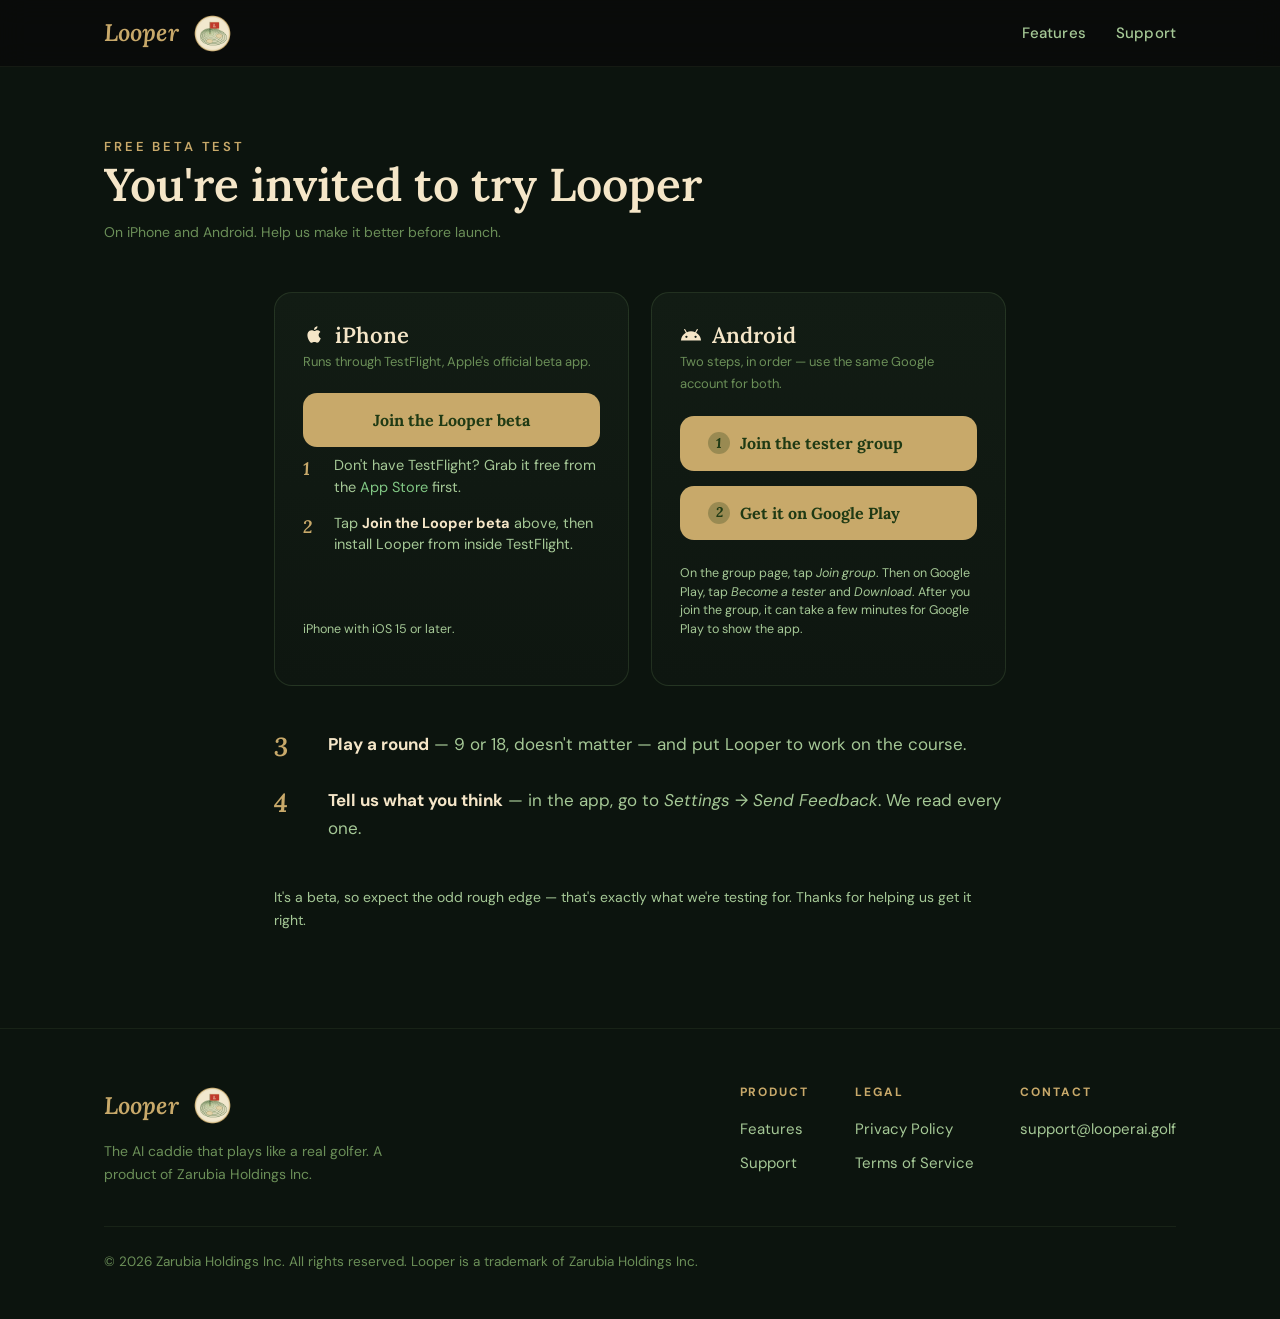
==== beta.html @ 223ce339 "feat(beta): cross-platform QR beta funnel (/go redirect + dual-platform /beta) - functions/go.js: de" ====
<!DOCTYPE html>
<html lang="en">
<head>
  <meta charset="UTF-8" />
  <meta name="viewport" content="width=device-width, initial-scale=1.0" />
  <meta name="robots" content="noindex" />
  <title>Join the Beta — Looper</title>
  <meta name="description" content="Join the Looper beta on iPhone or Android. Try the AI caddie on your next round and tell us what you think." />
  <link rel="icon" type="image/png" href="assets/icon.png" />
  <link rel="apple-touch-icon" href="assets/icon.png" />
  <meta property="og:image" content="https://looperai.golf/assets/og.png" />
  <meta name="twitter:card" content="summary_large_image" />
  <meta name="theme-color" content="#0A0A0A" />
  <link rel="preconnect" href="https://fonts.googleapis.com" />
  <link rel="preconnect" href="https://fonts.gstatic.com" crossorigin />
  <link href="https://fonts.googleapis.com/css2?family=Lora:ital,wght@0,500;0,600;0,700;1,500;1,600&family=Libre+Baskerville:ital@0;1&family=DM+Sans:wght@400;500;600;700&display=swap" rel="stylesheet" />
  <link rel="stylesheet" href="styles.css" />
</head>
<body>

  <header class="site-header">
    <div class="wrap">
      <a href="index.html" class="brand">Looper<img src="assets/emblem.png" alt="" class="brand-mark" /></a>
      <nav class="nav">
        <a href="index.html#features" class="hide-sm">Features</a>
        <a href="support.html">Support</a>
      </nav>
    </div>
  </header>

  <section class="page-hero">
    <div class="wrap">
      <span class="eyebrow">Free beta test</span>
      <h1>You're invited to try Looper</h1>
      <p class="meta">On iPhone and Android. Help us make it better before launch.</p>
    </div>
  </section>

  <section class="legal">
    <div class="wrap">

      <div class="platform-grid">

        <!-- iPhone -->
        <div class="platform-card ios">
          <span class="platform-badge">Your device</span>
          <h2>
            <svg viewBox="0 0 24 24" aria-hidden="true"><path d="M17.05 12.04c-.02-2.27 1.85-3.36 1.94-3.41-1.06-1.55-2.71-1.76-3.29-1.78-1.4-.14-2.73.82-3.44.82-.71 0-1.8-.8-2.96-.78-1.52.02-2.93.88-3.71 2.24-1.58 2.74-.4 6.8 1.13 9.02.75 1.09 1.65 2.31 2.82 2.27 1.13-.05 1.56-.73 2.93-.73 1.36 0 1.75.73 2.95.71 1.22-.02 1.99-1.11 2.74-2.21.86-1.27 1.22-2.5 1.24-2.56-.03-.01-2.38-.91-2.4-3.62zM14.8 5.18c.62-.76 1.05-1.8.93-2.85-.9.04-2 .6-2.65 1.35-.58.67-1.09 1.74-.95 2.76 1.01.08 2.04-.51 2.67-1.26z"/></svg>
            iPhone
          </h2>
          <p class="pc-sub">Runs through TestFlight, Apple's official beta app.</p>
          <a class="btn" href="https://testflight.apple.com/join/bSM9FeWF">Join the Looper beta</a>
          <ol class="pc-steps">
            <li><span class="n">1</span><div>Don't have TestFlight? Grab it free from the <a href="https://apps.apple.com/app/testflight/id899247664">App Store</a> first.</div></li>
            <li><span class="n">2</span><div>Tap <strong>Join the Looper beta</strong> above, then install Looper from inside TestFlight.</div></li>
          </ol>
          <p class="pc-note">iPhone with iOS 15 or later.</p>
        </div>

        <!-- Android -->
        <div class="platform-card android">
          <span class="platform-badge">Your device</span>
          <h2>
            <svg viewBox="0 0 24 24" aria-hidden="true"><path d="M17.6 9.48l1.84-3.18c.16-.31.04-.69-.26-.85-.29-.15-.65-.06-.83.22l-1.88 3.24a11.43 11.43 0 0 0-8.94 0L5.65 5.67c-.19-.29-.57-.38-.87-.2-.28.18-.37.54-.22.83L6.4 9.48A10.78 10.78 0 0 0 1 18h22a10.78 10.78 0 0 0-5.4-8.52zM7 15.25a1.25 1.25 0 1 1 0-2.5 1.25 1.25 0 0 1 0 2.5zm10 0a1.25 1.25 0 1 1 0-2.5 1.25 1.25 0 0 1 0 2.5z"/></svg>
            Android
          </h2>
          <p class="pc-sub">Two steps, in order &mdash; use the same Google account for both.</p>
          <div class="pc-actions">
            <a class="btn btn-block" href="https://groups.google.com/g/looper-beta"><span class="bn">1</span>Join the tester group</a>
            <a class="btn btn-block" href="https://play.google.com/apps/testing/com.zarubia.golf"><span class="bn">2</span>Get it on Google Play</a>
          </div>
          <p class="pc-note">On the group page, tap <em>Join group</em>. Then on Google Play, tap <em>Become a tester</em> and <em>Download</em>. After you join the group, it can take a few minutes for Google Play to show the app.</p>
        </div>

      </div>

      <ol class="beta-steps">
        <li>
          <span class="beta-steps-num">3</span>
          <div>
            <strong>Play a round</strong> &mdash; 9 or 18, doesn't matter &mdash; and put Looper to work on the course.
          </div>
        </li>
        <li>
          <span class="beta-steps-num">4</span>
          <div>
            <strong>Tell us what you think</strong> &mdash; in the app, go to <em>Settings &rarr; Send Feedback</em>. We read every one.
          </div>
        </li>
      </ol>

      <p class="fine-print">It's a beta, so expect the odd rough edge &mdash; that's exactly what we're testing for. Thanks for helping us get it right.</p>

    </div>
  </section>

  <footer class="site-footer">
    <div class="wrap">
      <div class="footer-grid">
        <div class="footer-brand">
          <a href="index.html" class="brand">Looper<img src="assets/emblem.png" alt="" class="brand-mark" /></a>
          <p>The AI caddie that plays like a real golfer. A product of Zarubia Holdings Inc.</p>
        </div>
        <div class="footer-links">
          <div class="footer-col">
            <h4>Product</h4>
            <a href="index.html#features">Features</a>
            <a href="support.html">Support</a>
          </div>
          <div class="footer-col">
            <h4>Legal</h4>
            <a href="privacy.html">Privacy Policy</a>
            <a href="terms.html">Terms of Service</a>
          </div>
          <div class="footer-col">
            <h4>Contact</h4>
            <a href="mailto:support@looperai.golf">support@looperai.golf</a>
          </div>
        </div>
      </div>
      <div class="footer-legal">
        &copy; 2026 Zarubia Holdings Inc. All rights reserved. Looper is a trademark of Zarubia Holdings Inc.
      </div>
    </div>
  </footer>

  <script>
    (function () {
      var ua = navigator.userAgent || '';
      var isIOS = /iPad|iPhone|iPod/.test(ua) ||
        (navigator.platform === 'MacIntel' && navigator.maxTouchPoints > 1);
      var isAndroid = /Android/.test(ua);
      if (isIOS) document.body.classList.add('is-ios');
      else if (isAndroid) document.body.classList.add('is-android');
    })();
  </script>

</body>
</html>
---- styles.css ----
/* ============================================================
   Looper — looperai.golf
   Palette matched to the app (azalea_tokens.dart).
   Dark sections = "Augusta Night"; .paper sections = "Augusta Morning".
   ============================================================ */

:root {
  /* Dark ("Augusta Night") — the default palette */
  --ink:         #0C140E;   /* forest-black anchor used for section blends */
  --paper:       #E6E0D2;   /* warm muted parchment for light sections */
  --bg:          #0C140E;
  --bg-forest:   #0E1810;
  --surface:     #0C140E;
  --card:        #121C14;
  --card-2:      #0E1610;
  --border:      rgba(107, 143, 88, 0.22);
  --border-soft: rgba(107, 143, 88, 0.12);
  --cream:       #F5E6C8;   /* primary text / headings */
  --sage:        #A5C896;   /* body text */
  --sage-dim:    #6B8F58;
  --green:       #2E6B25;
  --green-deep:  #1A5C18;
  --green-bright:#81C784;
  --gold:        #C8A96A;
  --gold-soft:   rgba(200, 169, 106, 0.14);
  --white:       #FFFFFF;
  --blue:        #7DB8F0;

  --font-head:    'Lora', Georgia, 'Times New Roman', serif;
  --font-tagline: 'Libre Baskerville', Georgia, serif;
  --font-body:    'DM Sans', -apple-system, BlinkMacSystemFont, 'Segoe UI', sans-serif;

  --maxw: 1120px;
}

* { box-sizing: border-box; margin: 0; padding: 0; }

html { scroll-behavior: smooth; -webkit-text-size-adjust: 100%; }

body {
  background: var(--bg);
  color: var(--sage);
  font-family: var(--font-body);
  font-size: 17px;
  line-height: 1.65;
  -webkit-font-smoothing: antialiased;
  text-rendering: optimizeLegibility;
  overflow-x: hidden;
}

a { color: var(--green-bright); text-decoration: none; transition: color .18s ease; }
a:hover { color: var(--gold); }

h1, h2, h3 { font-family: var(--font-head); color: var(--cream); line-height: 1.12; font-weight: 600; }

img { max-width: 100%; display: block; }

.wrap { width: 100%; max-width: var(--maxw); margin: 0 auto; padding: 0 24px; }

.eyebrow {
  font-size: 13px;
  letter-spacing: .22em;
  text-transform: uppercase;
  color: var(--gold);
  font-weight: 600;
}

/* A thin gold hairline rule — the splash signature. Draws in when revealed. */
.hairline {
  display: block; width: 56px; height: 2px; border: 0;
  background: linear-gradient(90deg, var(--gold), transparent);
  transform-origin: left center;
}
.section-head.center .hairline { margin-left: auto; margin-right: auto;
  background: linear-gradient(90deg, transparent, var(--gold), transparent); }

/* A faint topographic-contour texture — echoes the emblem's rings. */
.contour {
  position: absolute; inset: 0; z-index: 0; pointer-events: none;
  background:
    repeating-radial-gradient(circle at 72% 26%,
      rgba(107,143,88,0.07) 0 1px, transparent 1px 24px);
  -webkit-mask-image: radial-gradient(120% 90% at 72% 26%, #000 0%, transparent 70%);
          mask-image: radial-gradient(120% 90% at 72% 26%, #000 0%, transparent 70%);
}

/* ---------- Header ---------- */
.site-header {
  position: sticky; top: 0; z-index: 50;
  background: rgba(10, 10, 10, 0.78);
  backdrop-filter: blur(14px);
  -webkit-backdrop-filter: blur(14px);
  border-bottom: 1px solid var(--border-soft);
}
.site-header .wrap {
  display: flex; align-items: center; justify-content: space-between;
  height: 66px;
}
/* Brand lockup: medallion + italic "Looper" wordmark */
.brand {
  display: inline-flex; align-items: center; gap: 11px;
  font-family: var(--font-head); font-style: italic; font-weight: 600;
  font-size: 24px; letter-spacing: .005em; color: var(--gold);
}
.brand:hover { color: var(--gold); }
.brand-mark { width: 45px; height: 45px; border-radius: 50%; display: block; flex-shrink: 0; }
.nav { display: flex; gap: 30px; align-items: center; }
.nav a { color: var(--sage); font-size: 15px; font-weight: 500; letter-spacing: .01em; }
.nav a:hover { color: var(--cream); }
.nav .brand:hover { color: var(--gold); }
.nav-cta {
  border: 1px solid var(--border); border-radius: 999px;
  padding: 8px 18px; color: var(--cream) !important;
}
.nav-cta:hover { border-color: var(--gold); background: var(--gold-soft); }

@media (max-width: 620px) {
  .nav { gap: 18px; }
  .nav a.hide-sm { display: none; }
  .brand { font-size: 21px; }
}

/* ---------- Hero ---------- */
.hero {
  position: relative;
  padding: 43px 0 80px;
  overflow: hidden;
}
.hero::before {
  content: ""; position: absolute; inset: 0; z-index: 0;
  background:
    radial-gradient(900px 520px at 18% 8%, rgba(46, 107, 37, 0.30), transparent 60%),
    radial-gradient(700px 480px at 92% 30%, rgba(200, 169, 106, 0.10), transparent 60%);
  pointer-events: none;
}
.hero .wrap {
  position: relative; z-index: 1;
  display: grid;
  grid-template-columns: 1.05fr 0.95fr;
  gap: 56px;
  align-items: center;
}
/* Hero logo: "Looper" wordmark with the green topographic rings (the inner
   "green" of the medallion) faded in behind it. Word is wider than the rings. */
.hero-logo {
  display: inline-flex; align-items: center; gap: 0; line-height: 1;
  font-size: clamp(62px, 9.5vw, 112px); margin-bottom: 26px;
}
.hl-word {
  position: relative; z-index: 1;   /* "r" sits in front of the emblem */
  font-family: var(--font-head); font-style: italic; font-weight: 600;
  color: var(--cream); line-height: 1; letter-spacing: .005em;
}
.hl-green {
  position: relative; z-index: 0; margin-left: -.64em;  /* tucked further behind "er" */
  width: 1.7em; height: auto; opacity: .85; flex-shrink: 0; pointer-events: none;
}
.hero .hairline { margin-bottom: 24px; }
.hero h1 {
  font-size: clamp(38px, 6vw, 62px);
  font-style: italic;
  letter-spacing: -0.01em;
  margin-bottom: 22px;
}
.hero h1 .accent { color: var(--gold); }
.hero p.lead {
  font-size: clamp(17px, 2.2vw, 20px);
  color: var(--sage);
  max-width: 540px;
  margin-bottom: 34px;
}
.cta-row { display: flex; flex-wrap: wrap; gap: 12px; align-items: center; }

.store-badge {
  display: inline-flex; align-items: center; gap: 10px;
  background: var(--card); border: 1px solid var(--border);
  border-radius: 14px; padding: 11px 16px;
}
.store-badge:hover { border-color: var(--gold); background: var(--card-2); }
.store-badge svg { width: 26px; height: 26px; flex-shrink: 0; color: var(--cream); }
.store-badge .sb-text { line-height: 1.25; }
.store-badge .sb-top { font-size: 11px; letter-spacing: .1em; text-transform: uppercase; color: var(--gold); margin-right: 7px; }
.store-badge .sb-main { font-size: 16px; color: var(--cream); font-weight: 600; font-family: var(--font-head); }

/* Phone */
.hero-visual { position: relative; display: flex; justify-content: center; }
.phone {
  position: relative;
  width: 280px; max-width: 78vw;
  border-radius: 38px;
  border: 10px solid #0c0c0c;
  outline: 1px solid var(--border);
  box-shadow: 0 30px 80px rgba(0,0,0,0.6), 0 0 0 1px rgba(255,255,255,0.02) inset;
  overflow: hidden;
  background: #000;
}
.phone img { width: 100%; height: auto; }
.hero-visual .glow {
  position: absolute; inset: -10% -20%;
  background: radial-gradient(closest-side, rgba(46,107,37,0.35), transparent 70%);
  filter: blur(20px); z-index: -1;
}

@media (max-width: 880px) {
  .hero .wrap { grid-template-columns: 1fr; gap: 48px; text-align: center; }
  .hero-emblem { margin-left: auto; margin-right: auto; }
  .hero .hairline { margin-left: auto; margin-right: auto;
    background: linear-gradient(90deg, transparent, var(--gold), transparent); }
  .hero p.lead { margin-left: auto; margin-right: auto; }
  .cta-row { justify-content: center; }
}

/* ---------- Section frame ---------- */
section.band { position: relative; padding: 84px 0; scroll-margin-top: 84px; }
section.band .wrap { position: relative; z-index: 1; }

/* Simple gradient bridge between dark <-> paper sections (feathers the
   contrast over ~120px instead of a hard line). */
.fade { height: 120px; border: 0; }
.fade.to-paper { background: linear-gradient(180deg, var(--ink) 0%, var(--paper) 100%); }
.fade.to-dark  { background: linear-gradient(180deg, var(--paper) 0%, var(--ink) 100%); }
@media (max-width: 880px) { .fade { height: 90px; } }
.section-head { max-width: 680px; margin-bottom: 52px; }
.section-head.center { margin-left: auto; margin-right: auto; text-align: center; }
.section-head .hairline { margin-top: 16px; }
.section-head h2 { font-size: clamp(28px, 4vw, 42px); margin: 14px 0 16px; }
.section-head p { color: var(--sage); font-size: 18px; }

/* ---------- Light "paper" sections ----------
   Mirrors the app's "Augusta Morning" palette. We re-map the palette
   vars within the section so every child element recolors automatically. */
.band.paper {
  background: var(--paper);
  --card:        #F2EBD7;
  --card-2:      #EDE6D2;
  --border:      rgba(15,31,14,0.22);
  --border-soft: rgba(15,31,14,0.10);
  --cream:       #0F1F0E;   /* heading / primary text on cream */
  --sage:        #25432A;   /* body text on cream */
  --sage-dim:    #506046;
  --gold:        #8B6914;   /* antique gold reads better on cream */
  --gold-soft:   rgba(139,105,20,0.12);
  --green-bright:#2E6B25;
}
.band.paper .contour {
  background:
    repeating-radial-gradient(circle at 50% 40%,
      rgba(46,107,37,0.06) 0 1px, transparent 1px 26px);
  -webkit-mask-image: radial-gradient(120% 90% at 50% 30%, #000 0%, transparent 72%);
          mask-image: radial-gradient(120% 90% at 50% 30%, #000 0%, transparent 72%);
}

/* ---------- Features ---------- */
.feature-grid {
  display: grid; grid-template-columns: repeat(3, 1fr); gap: 22px;
}
.feature {
  display: grid; grid-template-columns: auto 1fr; column-gap: 15px;
  align-items: center;
  background: linear-gradient(180deg, var(--card), var(--card-2));
  border: 1px solid var(--border-soft);
  border-radius: 18px; padding: 26px 26px;
  transition: border-color .2s ease, transform .2s ease, box-shadow .2s ease;
}
.feature:hover { border-color: var(--border); transform: translateY(-3px); }
.band.paper .feature:hover { box-shadow: 0 14px 34px rgba(15,31,14,0.10); }
.feature-icon {
  width: 44px; height: 44px; border-radius: 12px; flex-shrink: 0;
  display: flex; align-items: center; justify-content: center;
  background: var(--gold-soft); border: 1px solid var(--border);
}
.feature-icon svg { width: 23px; height: 23px; color: var(--gold); }
.feature h3 { font-size: 19px; color: var(--cream); margin: 0; }
.feature p { grid-column: 1 / -1; font-size: 15.5px; color: var(--sage); line-height: 1.6; margin-top: 14px; }

@media (max-width: 860px) { .feature-grid { grid-template-columns: 1fr 1fr; } }
@media (max-width: 560px) { .feature-grid { grid-template-columns: 1fr; } }

/* ---------- Showcase ---------- */
.showcase { background: var(--bg-forest); }
.shots {
  display: flex; gap: 26px; overflow-x: auto; padding: 8px 4px 18px;
  scroll-snap-type: x mandatory;
}
.shot { scroll-snap-align: center; flex: 0 0 auto; text-align: center; }
.shot .phone { width: 290px; }
/* Temper the light-mode screens against the dark section: lowering contrast
   pulls the bright cream down and lifts the dim map up at the same time. */
.shot .phone img { filter: contrast(0.87) saturate(1.05); }
.shot p { margin-top: 16px; color: var(--sage); font-size: 15px; max-width: 248px; }
.shots::-webkit-scrollbar { height: 8px; }
.shots::-webkit-scrollbar-thumb { background: var(--border); border-radius: 8px; }

/* Phone screens: full-bleed swipe carousel, viewport-sized phones, left-snap. */
@media (max-width: 640px) {
  .shots {
    margin-left: -24px; margin-right: -24px;
    padding: 8px 24px 18px;
    scroll-padding-left: 24px;
    gap: 16px;
    -webkit-overflow-scrolling: touch;
  }
  .shot { scroll-snap-align: start; }
  .shot .phone { width: 76vw; max-width: 300px; }
  .shot p { margin-left: auto; margin-right: auto; max-width: 66vw; font-size: 14px; }
}

/* ---------- How it works ---------- */
.steps { display: grid; grid-template-columns: repeat(3, 1fr); gap: 26px; }
.step { padding: 6px; }
.step .num {
  font-family: var(--font-head); font-size: 15px; font-weight: 700;
  color: var(--green-bright); width: 38px; height: 38px; border-radius: 999px;
  border: 1px solid var(--border); display: flex; align-items: center; justify-content: center;
  margin-bottom: 18px;
}
.step h3 { font-size: 19px; color: var(--cream); margin-bottom: 8px; }
.step p { font-size: 15.5px; color: var(--sage); }
@media (max-width: 720px) { .steps { grid-template-columns: 1fr; gap: 22px; } }

/* ---------- CTA band ---------- */
.cta-band { text-align: center; }
.cta-band h2 { font-size: clamp(28px, 4vw, 40px); margin-bottom: 16px; }
.cta-band p { color: var(--sage); max-width: 560px; margin: 0 auto 30px; font-size: 18px; }

/* Waitlist email capture */
.waitlist {
  display: flex; gap: 10px; justify-content: center; flex-wrap: wrap;
  max-width: 480px; margin: 0 auto;
}
.waitlist input[type="email"] {
  flex: 1 1 240px; min-width: 0;
  background: var(--card); border: 1px solid var(--border);
  border-radius: 14px; padding: 13px 18px;
  color: var(--cream); font-family: var(--font-body); font-size: 16px;
}
.waitlist input[type="email"]::placeholder { color: var(--sage-dim); }
.waitlist input[type="email"]:focus { outline: none; border-color: var(--gold); background: var(--card-2); }
.waitlist .btn { flex: 0 0 auto; }
.wl-hp { position: absolute; left: -9999px; width: 1px; height: 1px; opacity: 0; }
.cta-band .wl-msg { min-height: 22px; margin: 14px auto 0; font-size: 15px; color: var(--green-bright); max-width: 480px; }
.cta-band .wl-msg.err { color: var(--danger); }
.cta-band .wl-fine { margin: 16px auto 0; font-size: 14px; color: var(--sage-dim); max-width: 480px; }
@media (max-width: 460px) { .waitlist .btn { flex: 1 1 100%; } }

/* ---------- Footer ---------- */
.site-footer {
  border-top: 1px solid var(--border-soft);
  padding: 54px 0 46px; background: var(--bg);
}
.footer-grid {
  display: flex; flex-wrap: wrap; gap: 30px;
  justify-content: space-between; align-items: flex-start;
}
.footer-brand .brand { margin-bottom: 12px; }
.footer-brand p { color: var(--sage-dim); font-size: 14px; max-width: 320px; }
.footer-links { display: flex; gap: 46px; flex-wrap: wrap; }
.footer-col h4 {
  font-size: 12px; letter-spacing: .16em; text-transform: uppercase;
  color: var(--gold); margin-bottom: 14px; font-family: var(--font-body); font-weight: 700;
}
.footer-col a { display: block; color: var(--sage); font-size: 15px; margin-bottom: 9px; }
.footer-col a:hover { color: var(--cream); }
.footer-legal {
  margin-top: 40px; padding-top: 24px; border-top: 1px solid var(--border-soft);
  color: var(--sage-dim); font-size: 13.5px;
}

/* ---------- Legal / content pages ---------- */
.page-hero { padding: 64px 0 34px; }
.page-hero h1 { font-size: clamp(32px, 5vw, 46px); margin-bottom: 10px; }
.page-hero .meta { color: var(--sage-dim); font-size: 14px; }

.legal { padding: 14px 0 80px; }
.legal .wrap { max-width: 780px; }
.legal h2 {
  font-size: 24px; color: var(--cream); margin: 40px 0 14px;
  padding-top: 12px;
}
.legal h3 { font-size: 18px; color: var(--gold); margin: 26px 0 10px; font-family: var(--font-body); font-weight: 700; }
.legal p { margin-bottom: 16px; color: var(--sage); }
.legal ul { margin: 0 0 18px 22px; }
.legal li { margin-bottom: 9px; color: var(--sage); }
.legal strong { color: var(--cream); }
.legal a { word-break: break-word; }

/* ---------- FAQ ---------- */
.faq { max-width: 780px; }
.faq details {
  border: 1px solid var(--border-soft); border-radius: 14px;
  padding: 4px 22px; margin-bottom: 14px; background: var(--card-2);
}
.faq details[open] { border-color: var(--border); }
.faq summary {
  cursor: pointer; list-style: none; padding: 18px 0;
  font-family: var(--font-head); font-size: 18px; color: var(--cream);
  display: flex; justify-content: space-between; align-items: center; gap: 16px;
}
.faq summary::-webkit-details-marker { display: none; }
.faq summary::after { content: "+"; color: var(--gold); font-size: 24px; line-height: 1; }
.faq details[open] summary::after { content: "\2013"; }
.faq details p { padding: 0 0 20px; color: var(--sage); }

/* ---------- Beta join steps (beta.html) ---------- */
.beta-steps { list-style: none; max-width: 780px; margin: 44px 0; display: block; }
.beta-steps li { display: flex; gap: 20px; align-items: flex-start; margin-bottom: 22px; }
.beta-steps-num {
  flex: 0 0 auto; font-family: var(--font-head); font-style: italic; font-weight: 600;
  font-size: 26px; color: var(--gold); line-height: 1.3; width: 34px;
}
.beta-steps div { color: var(--sage); }
.beta-steps strong { color: var(--cream); }
.fine-print { color: var(--sage-dim); font-size: 14px; max-width: 780px; }

/* ---------- Beta: dual-platform cards ---------- */
.platform-grid {
  display: grid; grid-template-columns: 1fr 1fr; gap: 22px;
  max-width: 900px; margin: 0 auto 30px;
}
@media (max-width: 760px) { .platform-grid { grid-template-columns: 1fr; } }
.platform-card {
  background: linear-gradient(180deg, var(--card), var(--card-2));
  border: 1px solid var(--border); border-radius: 18px;
  padding: 30px 28px; display: flex; flex-direction: column;
}
.platform-card h2 {
  font-size: 22px; margin: 0 0 4px; padding: 0; border: 0;
  display: flex; align-items: center; gap: 10px;
}
.platform-card h2 svg { width: 22px; height: 22px; fill: currentColor; }
.platform-card .pc-sub { color: var(--sage-dim); font-size: 13px; margin: 0 0 20px; }
.platform-card .btn { width: 100%; margin-bottom: 4px; }
.platform-card .btn:not(.btn-block) { justify-content: center; }
.platform-badge {
  display: none; font-family: var(--font-body); font-size: 11px;
  font-weight: 700; letter-spacing: .08em; text-transform: uppercase;
  color: #1f3a14; background: var(--gold); border-radius: 999px;
  padding: 3px 11px; margin-bottom: 14px; width: fit-content;
}
body.is-ios .platform-card.ios .platform-badge,
body.is-android .platform-card.android .platform-badge { display: inline-block; }
@media (max-width: 760px) {
  body.is-android .platform-card.android,
  body.is-ios .platform-card.ios { order: -1; }
}
.pc-steps { list-style: none; margin: 4px 0 0; padding: 0; }
.pc-steps li {
  display: flex; gap: 13px; align-items: flex-start; margin-bottom: 14px;
  font-size: 14.5px; color: var(--sage); line-height: 1.5;
}
.pc-steps .n {
  flex: 0 0 auto; font-family: var(--font-head); font-style: italic;
  font-weight: 600; font-size: 18px; color: var(--gold); width: 18px;
}
.pc-steps strong { color: var(--cream); }
.pc-steps a { word-break: break-word; }
.pc-note {
  font-size: 12.5px; color: var(--sage-dim); line-height: 1.5;
  margin-top: auto; padding-top: 16px;
}
.pc-actions { display: flex; flex-direction: column; gap: 11px; margin: 2px 0 4px; }
.btn-block {
  display: flex; align-items: center; gap: 10px; width: 100%;
  justify-content: flex-start;
}
.btn-block .bn {
  flex: 0 0 auto; width: 22px; height: 22px; border-radius: 50%;
  display: inline-flex; align-items: center; justify-content: center;
  background: rgba(31, 58, 20, 0.28); color: #1f3a14;
  font-family: var(--font-head); font-style: italic; font-weight: 700;
  font-size: 14px;
}

.contact-card {
  background: linear-gradient(180deg, var(--card), var(--card-2));
  border: 1px solid var(--border); border-radius: 18px;
  padding: 34px; margin-bottom: 44px; text-align: center;
}
.contact-card h2 { border: 0; padding: 0; margin: 0 0 10px; font-size: 24px; }
.contact-card p { margin-bottom: 18px; }
.contact-card .email {
  font-family: var(--font-head); font-size: 22px; color: var(--gold);
}

/* ---------- Buttons ---------- */
.btn {
  display: inline-flex; align-items: center; gap: 10px;
  background: var(--gold); color: #1f3a14 !important;
  font-family: var(--font-head); font-weight: 700; font-size: 16px;
  padding: 14px 28px; border-radius: 14px; border: 0;
  transition: transform .15s ease, box-shadow .2s ease;
}
.btn:hover { transform: translateY(-2px); box-shadow: 0 10px 30px rgba(200,169,106,0.22); color: #1f3a14 !important; }
.btn-ghost {
  background: transparent; color: var(--cream) !important;
  border: 1px solid var(--border);
}
.btn-ghost:hover { border-color: var(--gold); background: var(--gold-soft); box-shadow: none; }

.back-link { display: inline-block; margin-bottom: 8px; color: var(--sage-dim); font-size: 14px; }


/* ============================================================
   Motion — hero load reveal + scroll reveals. All disabled under
   prefers-reduced-motion (see the block at the very bottom).
   ============================================================ */

@keyframes lineDraw { from { transform: scaleX(0); } to { transform: scaleX(1); } }
@keyframes riseIn   { from { opacity: 0; transform: translateY(16px); }
                      to   { opacity: 1; transform: none; } }

/* Gentle hero cascade on load (no gimmicks) */
.hero-logo      { animation: riseIn .7s ease .1s both; }
.hero .hairline { animation: lineDraw .7s ease .4s both; }
.hero h1        { animation: riseIn .7s ease .5s both; }
.hero p.lead    { animation: riseIn .7s ease .64s both; }
.hero .cta-row  { animation: riseIn .7s ease .78s both; }

/* Scroll-in reveal — JS adds .in when the element enters the viewport */
.reveal { opacity: 0; transform: translateY(20px);
  transition: opacity .65s ease, transform .65s ease; }
.reveal.in { opacity: 1; transform: none; }
.reveal.d1 { transition-delay: .08s; }
.reveal.d2 { transition-delay: .16s; }
.reveal.d3 { transition-delay: .24s; }
/* Left-to-right stagger within grids (no per-card markup needed) */
.feature-grid .reveal:nth-child(3n+2) { transition-delay: .08s; }
.feature-grid .reveal:nth-child(3n)   { transition-delay: .16s; }
.steps .reveal:nth-child(2) { transition-delay: .08s; }
.steps .reveal:nth-child(3) { transition-delay: .16s; }
.reveal .hairline { transform: scaleX(0); transition: transform .6s ease .15s; }
.reveal.in .hairline { transform: scaleX(1); }

/* ---------- Lightbox: tap a carousel screen to read it zoomed ---------- */
.shot .phone { cursor: zoom-in; }
.lightbox {
  position: fixed; inset: 0; z-index: 100;
  background: rgba(8, 12, 9, 0.94);
  -webkit-backdrop-filter: blur(8px); backdrop-filter: blur(8px);
  overflow-y: auto; overscroll-behavior: contain;
  opacity: 0; visibility: hidden;
  transition: opacity .25s ease, visibility .25s ease;
}
.lightbox.open { opacity: 1; visibility: visible; }
.lb-scroll {
  min-height: 100%; box-sizing: border-box;
  display: flex; align-items: flex-start; justify-content: center;
  padding: 46px 16px 76px;
}
.lb-figure { margin: 0; cursor: default; }
.lb-figure img {
  width: min(460px, 90vw); height: auto; display: block;
  border-radius: 32px; border: 9px solid #0c0c0c;
  box-shadow: 0 30px 90px rgba(0,0,0,0.6);
}
.lb-figure figcaption {
  text-align: center; color: var(--sage); font-size: 15px; line-height: 1.5;
  margin: 20px auto 0; max-width: min(460px, 90vw);
}
.lb-close, .lb-nav {
  position: fixed; z-index: 101; cursor: pointer;
  width: 46px; height: 46px; border-radius: 999px;
  display: flex; align-items: center; justify-content: center;
  background: rgba(18, 28, 20, 0.78); border: 1px solid var(--border);
  color: var(--cream); font-size: 26px; line-height: 1;
  -webkit-backdrop-filter: blur(6px); backdrop-filter: blur(6px);
  transition: border-color .18s ease, background .18s ease;
}
.lb-close:hover, .lb-nav:hover { border-color: var(--gold); background: rgba(18, 28, 20, 0.96); }
.lb-close { top: 18px; right: 18px; }
.lb-nav { top: 50%; transform: translateY(-50%); font-size: 30px; }
.lb-prev { left: 18px; }
.lb-next { right: 18px; }
@media (max-width: 560px) { .lb-nav { top: auto; bottom: 20px; transform: none; } }

/* ---------- Waitlist confirmation modal ---------- */
.wl-modal {
  position: fixed; inset: 0; z-index: 120;
  background: rgba(8, 12, 9, 0.82);
  -webkit-backdrop-filter: blur(8px); backdrop-filter: blur(8px);
  display: flex; align-items: center; justify-content: center;
  padding: 24px;
  opacity: 0; visibility: hidden;
  transition: opacity .25s ease, visibility .25s ease;
}
.wl-modal.open { opacity: 1; visibility: visible; }
.wl-modal-card {
  position: relative; box-sizing: border-box;
  width: min(440px, 100%);
  background: var(--card); border: 1px solid var(--border);
  border-radius: 20px; padding: 42px 32px 34px;
  text-align: center;
  box-shadow: 0 30px 90px rgba(0,0,0,0.6);
  transform: translateY(12px) scale(0.98);
  transition: transform .28s cubic-bezier(.2,.7,.2,1);
}
.wl-modal.open .wl-modal-card { transform: none; }
.wl-modal-close {
  position: absolute; top: 14px; right: 14px;
  width: 38px; height: 38px; border-radius: 999px;
  display: flex; align-items: center; justify-content: center;
  background: transparent; border: 1px solid var(--border);
  color: var(--cream); font-size: 22px; line-height: 1; cursor: pointer;
  transition: border-color .18s ease, background .18s ease;
}
.wl-modal-close:hover { border-color: var(--gold); background: var(--gold-soft); }
.wl-modal-mark {
  width: 64px; height: 64px; margin: 0 auto 18px;
  border-radius: 999px;
  display: flex; align-items: center; justify-content: center;
  background: var(--gold-soft); border: 1px solid var(--border);
}
.wl-modal-mark svg { width: 30px; height: 30px; color: var(--gold); }
.wl-modal h3 {
  font-family: var(--font-head); font-size: 26px; color: var(--cream);
  margin: 10px 0 14px;
}
.wl-modal p {
  font-size: 15px; line-height: 1.6; color: var(--sage);
  margin: 0 auto 14px; max-width: 340px;
}
.wl-modal p strong { color: var(--cream); font-weight: 600; }
.wl-modal-spam {
  font-size: 13.5px; color: var(--sage);
  background: var(--gold-soft); border: 1px solid var(--border);
  border-radius: 12px; padding: 12px 16px;
}
.wl-modal .btn { margin-top: 8px; }

@media (prefers-reduced-motion: reduce) {
  html { scroll-behavior: auto; }
  .lightbox { transition: none; }
  .wl-modal, .wl-modal-card { transition: none; }
  .hero-logo, .hero .hairline, .hero h1, .hero p.lead, .hero .cta-row { animation: none; }
  .reveal { opacity: 1; transform: none; transition: none; }
  .reveal .hairline { transform: scaleX(1); transition: none; }
}
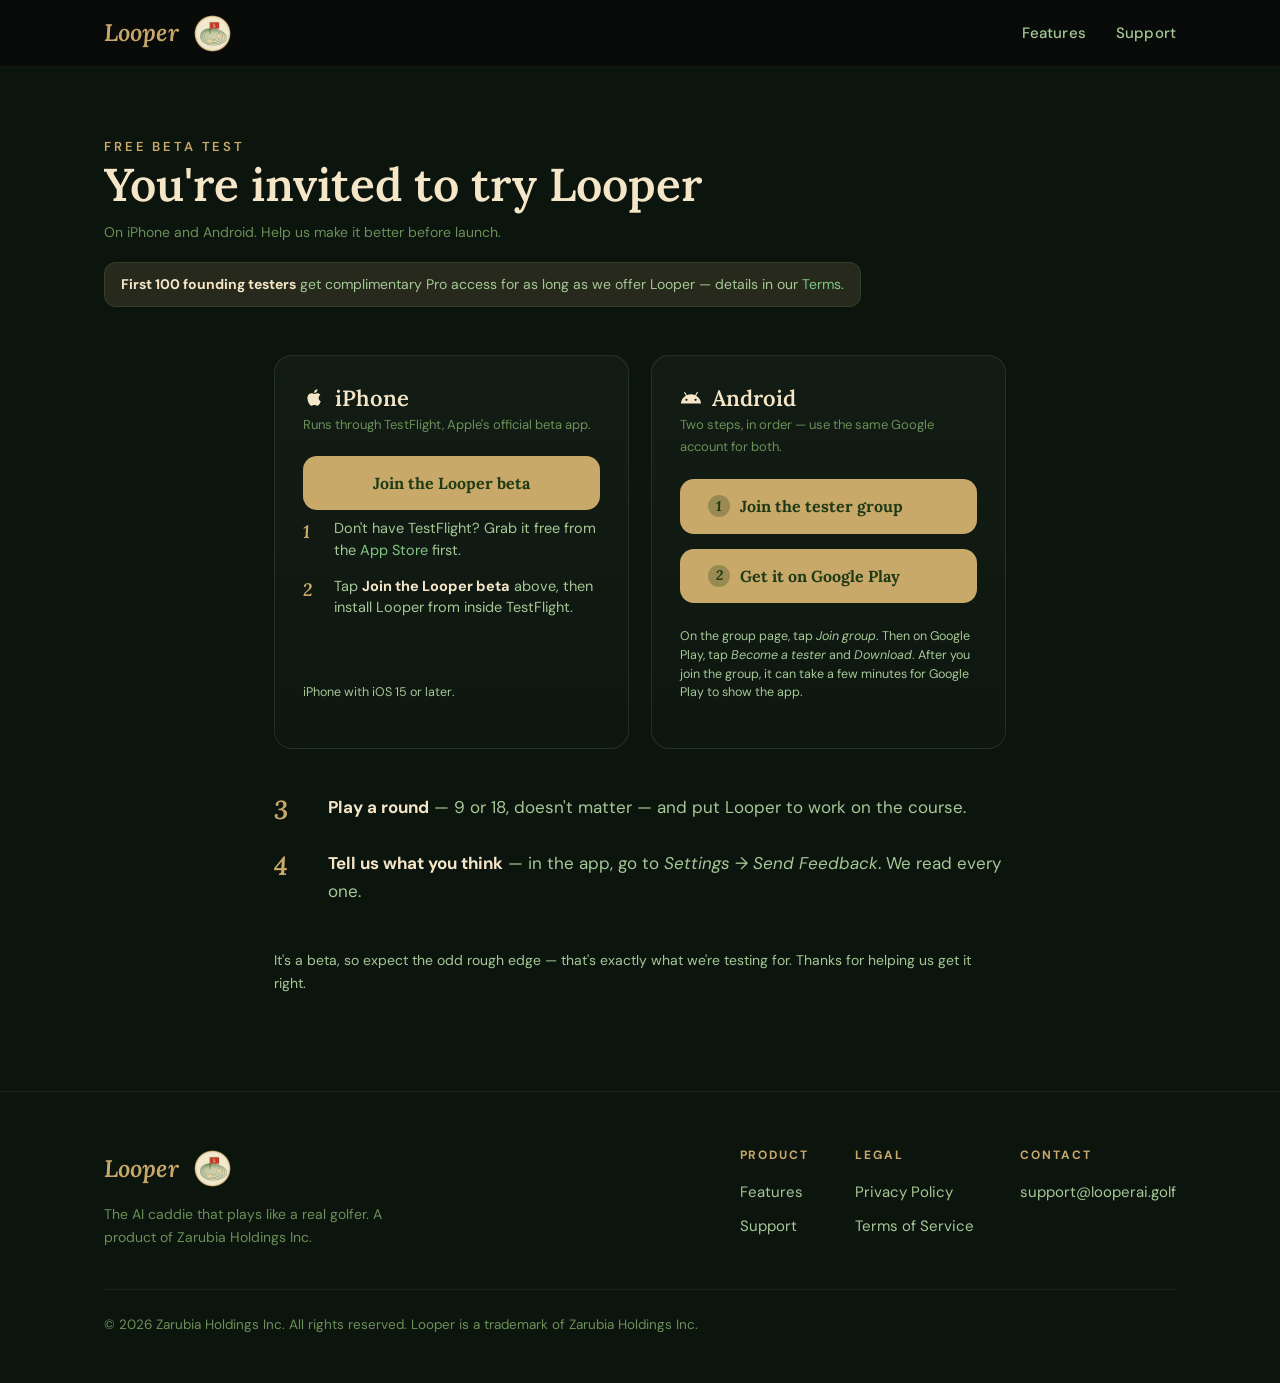
==== commit a5e7f902: "legal: Founding Tester program (terms 5A) + beta-page perk badge First-100 complimentary-Pro offer: " ====
--- a/beta.html
+++ b/beta.html
@@ -33,6 +33,7 @@
       <span class="eyebrow">Free beta test</span>
       <h1>You're invited to try Looper</h1>
       <p class="meta">On iPhone and Android. Help us make it better before launch.</p>
+      <p class="beta-perk"><strong>First 100 founding testers</strong> get complimentary Pro access for as long as we offer Looper &mdash; details in our <a href="terms.html#founding-tester">Terms</a>.</p>
     </div>
   </section>
 
--- a/styles.css
+++ b/styles.css
@@ -401,6 +401,15 @@
 .faq details[open] summary::after { content: "\2013"; }
 .faq details p { padding: 0 0 20px; color: var(--sage); }
 
+.beta-perk {
+  display: inline-block;
+  font-size: 14px; color: var(--sage);
+  background: var(--gold-soft); border: 1px solid var(--border);
+  border-radius: 12px; padding: 10px 16px;
+  margin-top: 18px;
+}
+.beta-perk strong { color: var(--cream); }
+
 /* ---------- Beta join steps (beta.html) ---------- */
 .beta-steps { list-style: none; max-width: 780px; margin: 44px 0; display: block; }
 .beta-steps li { display: flex; gap: 20px; align-items: flex-start; margin-bottom: 22px; }
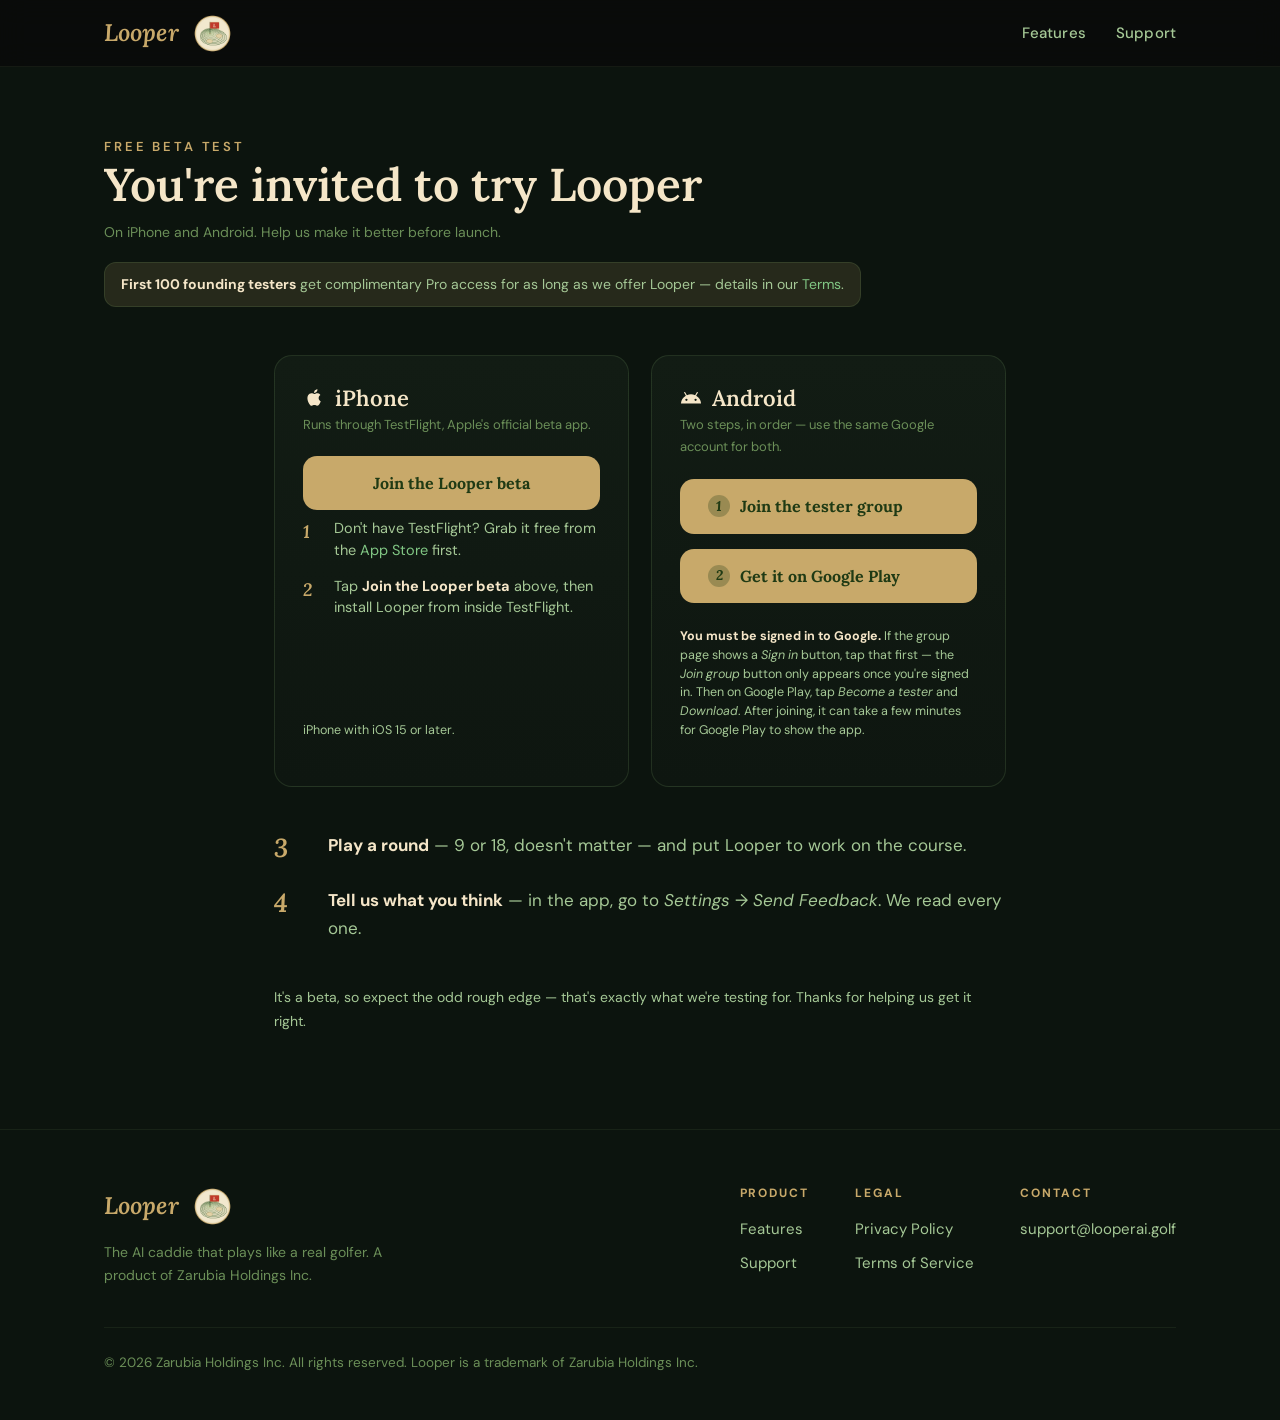
==== commit ace02af5: "fix(beta): spell out the Google sign-in requirement on the Android card The Join group button only r" ====
--- a/beta.html
+++ b/beta.html
@@ -40,6 +40,15 @@
   <section class="legal">
     <div class="wrap">
 
+      <!-- Shown only inside in-app browsers (Facebook/Instagram/etc). Google
+           blocks sign-in in embedded webviews, so joining the tester group is
+           impossible here -- push the user out to a real browser. -->
+      <div class="iab-warn" role="alert">
+        <p><strong>Open this page in your browser first.</strong> You're viewing this inside an app's built-in browser, and Google blocks sign-in here &mdash; so joining the Android tester group won't work.</p>
+        <p class="iab-hint">Tap the <strong>&#8942;</strong> menu (top right) and choose <em>Open in browser</em> &mdash; or use the button below.</p>
+        <a class="btn" id="iab-escape" href="https://looperai.golf/beta">Open in browser</a>
+      </div>
+
       <div class="platform-grid">
 
         <!-- iPhone -->
@@ -70,7 +79,7 @@
             <a class="btn btn-block" href="https://groups.google.com/g/looper-beta"><span class="bn">1</span>Join the tester group</a>
             <a class="btn btn-block" href="https://play.google.com/apps/testing/com.zarubia.golf"><span class="bn">2</span>Get it on Google Play</a>
           </div>
-          <p class="pc-note">On the group page, tap <em>Join group</em>. Then on Google Play, tap <em>Become a tester</em> and <em>Download</em>. After you join the group, it can take a few minutes for Google Play to show the app.</p>
+          <p class="pc-note"><strong>You must be signed in to Google.</strong> If the group page shows a <em>Sign in</em> button, tap that first &mdash; the <em>Join group</em> button only appears once you're signed in. Then on Google Play, tap <em>Become a tester</em> and <em>Download</em>. After joining, it can take a few minutes for Google Play to show the app.</p>
         </div>
 
       </div>
@@ -133,6 +142,26 @@
       var isAndroid = /Android/.test(ua);
       if (isIOS) document.body.classList.add('is-ios');
       else if (isAndroid) document.body.classList.add('is-android');
+
+      // In-app browsers (Facebook, Instagram, etc.) run an embedded webview.
+      // Google blocks sign-in in those, which makes the Google-Groups join step
+      // impossible -- so surface a banner pushing the user to a real browser.
+      var isInApp =
+        /FBAN|FBAV|FB_IAB|FBIOS|Instagram|Line\/|Snapchat|TikTok|Pinterest/i.test(ua) ||
+        /\bTwitter|LinkedInApp|MicroMessenger/i.test(ua) ||
+        (isAndroid && /;\s*wv\)/i.test(ua));               // generic Android webview
+
+      if (isInApp) {
+        document.body.classList.add('is-inapp');
+        // On Android an intent:// URL hands the page to Chrome directly.
+        if (isAndroid) {
+          var esc = document.getElementById('iab-escape');
+          if (esc) {
+            esc.setAttribute('href',
+              'intent://looperai.golf/beta#Intent;scheme=https;package=com.android.chrome;end');
+          }
+        }
+      }
     })();
   </script>
 
--- a/styles.css
+++ b/styles.css
@@ -421,6 +421,26 @@
 .beta-steps strong { color: var(--cream); }
 .fine-print { color: var(--sage-dim); font-size: 14px; max-width: 780px; }
 
+/* ---------- Beta: in-app-browser escape hatch ----------
+   Facebook/Instagram/etc. open links in an embedded webview. Google blocks
+   sign-in in those, so the Google-Groups join step is impossible. Detect it
+   (body.is-inapp, set in beta.html) and push the user to a real browser. */
+.iab-warn {
+  display: none;
+  max-width: 900px; margin: 0 auto 26px;
+  background: var(--gold-soft);
+  border: 1px solid var(--gold);
+  border-radius: 16px;
+  padding: 20px 22px;
+  color: var(--cream);
+  font-size: 15.5px; line-height: 1.55;
+}
+body.is-inapp .iab-warn { display: block; }
+.iab-warn p { margin: 0 0 8px; }
+.iab-warn strong { color: var(--gold); }
+.iab-warn .iab-hint { color: var(--sage); font-size: 14.5px; }
+.iab-warn .btn { margin-top: 10px; }
+
 /* ---------- Beta: dual-platform cards ---------- */
 .platform-grid {
   display: grid; grid-template-columns: 1fr 1fr; gap: 22px;
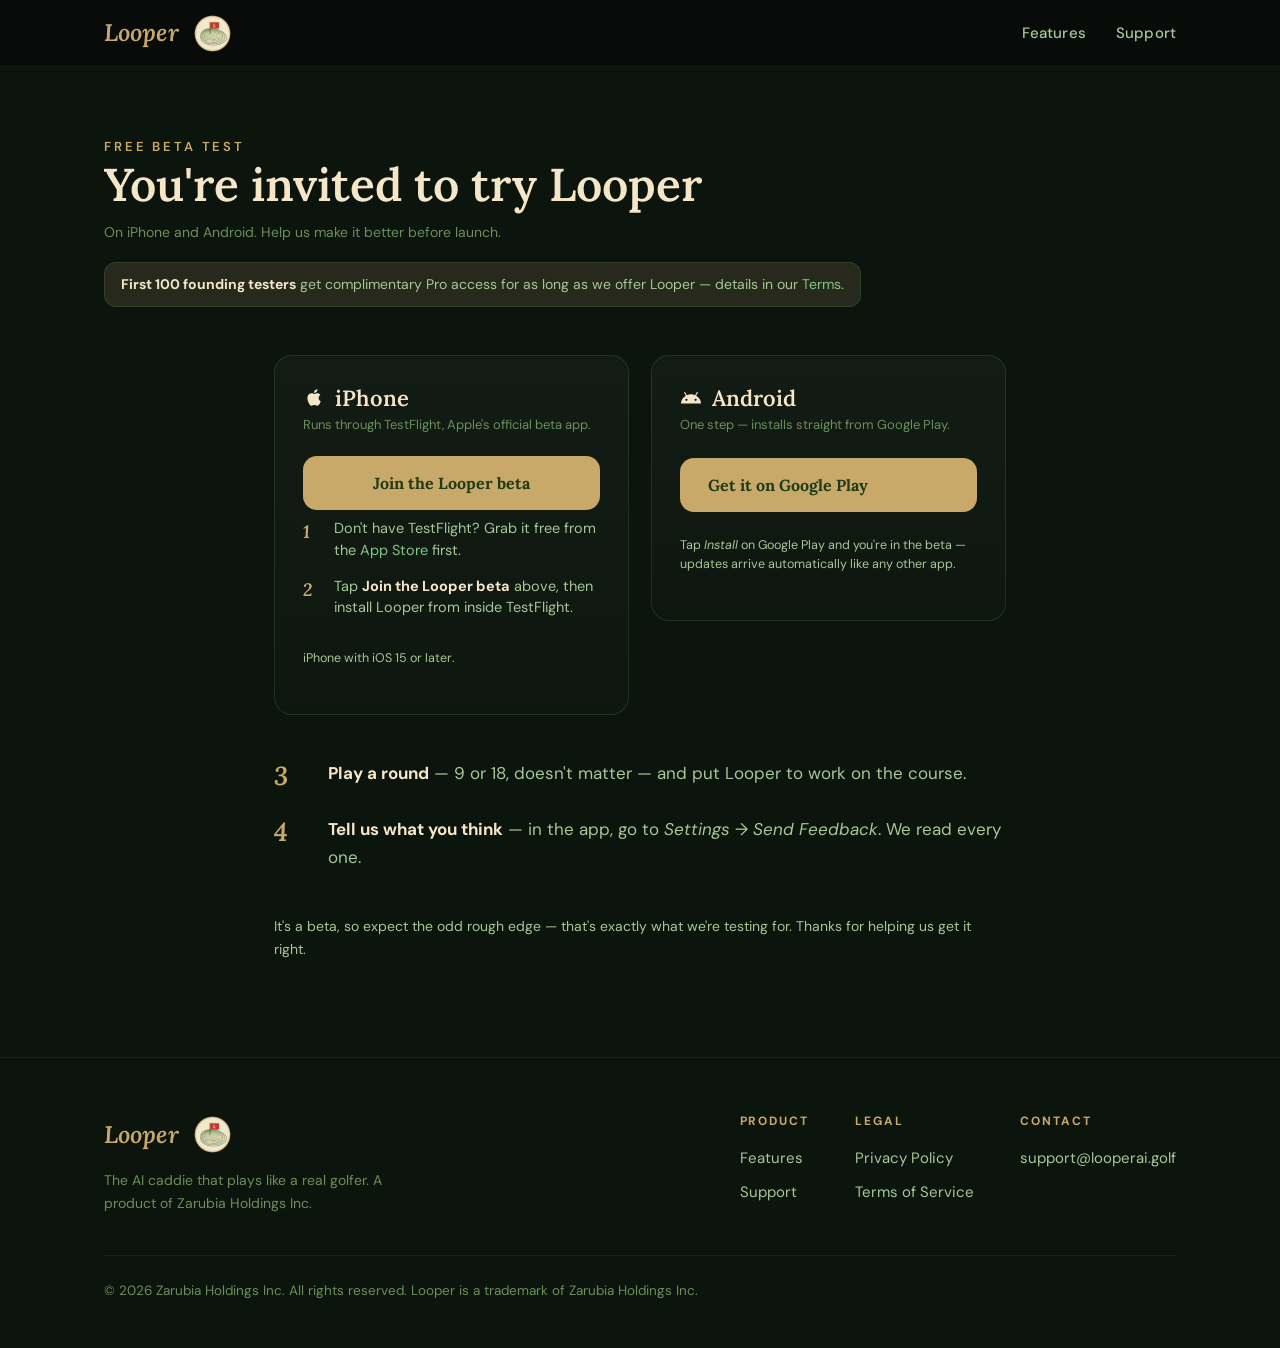
==== commit 647bdb59: "beta: catch git up to production -- Android goes straight to the Play Store These changes were ALREA" ====
--- a/beta.html
+++ b/beta.html
@@ -14,7 +14,7 @@
   <link rel="preconnect" href="https://fonts.googleapis.com" />
   <link rel="preconnect" href="https://fonts.gstatic.com" crossorigin />
   <link href="https://fonts.googleapis.com/css2?family=Lora:ital,wght@0,500;0,600;0,700;1,500;1,600&family=Libre+Baskerville:ital@0;1&family=DM+Sans:wght@400;500;600;700&display=swap" rel="stylesheet" />
-  <link rel="stylesheet" href="styles.css" />
+  <link rel="stylesheet" href="styles.css?v=2" />
 </head>
 <body>
 
@@ -40,11 +40,11 @@
   <section class="legal">
     <div class="wrap">
 
-      <!-- Shown only inside in-app browsers (Facebook/Instagram/etc). Google
-           blocks sign-in in embedded webviews, so joining the tester group is
-           impossible here -- push the user out to a real browser. -->
+      <!-- Shown only inside in-app browsers (Facebook/Instagram/etc). Embedded
+           webviews often fail to hand off to Google Play or TestFlight -- push
+           the user out to a real browser. -->
       <div class="iab-warn" role="alert">
-        <p><strong>Open this page in your browser first.</strong> You're viewing this inside an app's built-in browser, and Google blocks sign-in here &mdash; so joining the Android tester group won't work.</p>
+        <p><strong>Open this page in your browser first.</strong> You're viewing this inside an app's built-in browser, which can block the Google Play and TestFlight links below.</p>
         <p class="iab-hint">Tap the <strong>&#8942;</strong> menu (top right) and choose <em>Open in browser</em> &mdash; or use the button below.</p>
         <a class="btn" id="iab-escape" href="https://looperai.golf/beta">Open in browser</a>
       </div>
@@ -74,12 +74,11 @@
             <svg viewBox="0 0 24 24" aria-hidden="true"><path d="M17.6 9.48l1.84-3.18c.16-.31.04-.69-.26-.85-.29-.15-.65-.06-.83.22l-1.88 3.24a11.43 11.43 0 0 0-8.94 0L5.65 5.67c-.19-.29-.57-.38-.87-.2-.28.18-.37.54-.22.83L6.4 9.48A10.78 10.78 0 0 0 1 18h22a10.78 10.78 0 0 0-5.4-8.52zM7 15.25a1.25 1.25 0 1 1 0-2.5 1.25 1.25 0 0 1 0 2.5zm10 0a1.25 1.25 0 1 1 0-2.5 1.25 1.25 0 0 1 0 2.5z"/></svg>
             Android
           </h2>
-          <p class="pc-sub">Two steps, in order &mdash; use the same Google account for both.</p>
+          <p class="pc-sub">One step &mdash; installs straight from Google Play.</p>
           <div class="pc-actions">
-            <a class="btn btn-block" href="https://groups.google.com/g/looper-beta"><span class="bn">1</span>Join the tester group</a>
-            <a class="btn btn-block" href="https://play.google.com/apps/testing/com.zarubia.golf"><span class="bn">2</span>Get it on Google Play</a>
+            <a class="btn btn-block" href="https://play.google.com/store/apps/details?id=com.zarubia.golf">Get it on Google Play</a>
           </div>
-          <p class="pc-note"><strong>You must be signed in to Google.</strong> If the group page shows a <em>Sign in</em> button, tap that first &mdash; the <em>Join group</em> button only appears once you're signed in. Then on Google Play, tap <em>Become a tester</em> and <em>Download</em>. After joining, it can take a few minutes for Google Play to show the app.</p>
+          <p class="pc-note">Tap <em>Install</em> on Google Play and you're in the beta &mdash; updates arrive automatically like any other app.</p>
         </div>
 
       </div>
--- a/styles.css
+++ b/styles.css
@@ -445,6 +445,7 @@
 .platform-grid {
   display: grid; grid-template-columns: 1fr 1fr; gap: 22px;
   max-width: 900px; margin: 0 auto 30px;
+  align-items: start; /* cards size to their own content — the Android card is much shorter than the iPhone one */
 }
 @media (max-width: 760px) { .platform-grid { grid-template-columns: 1fr; } }
 .platform-card {
